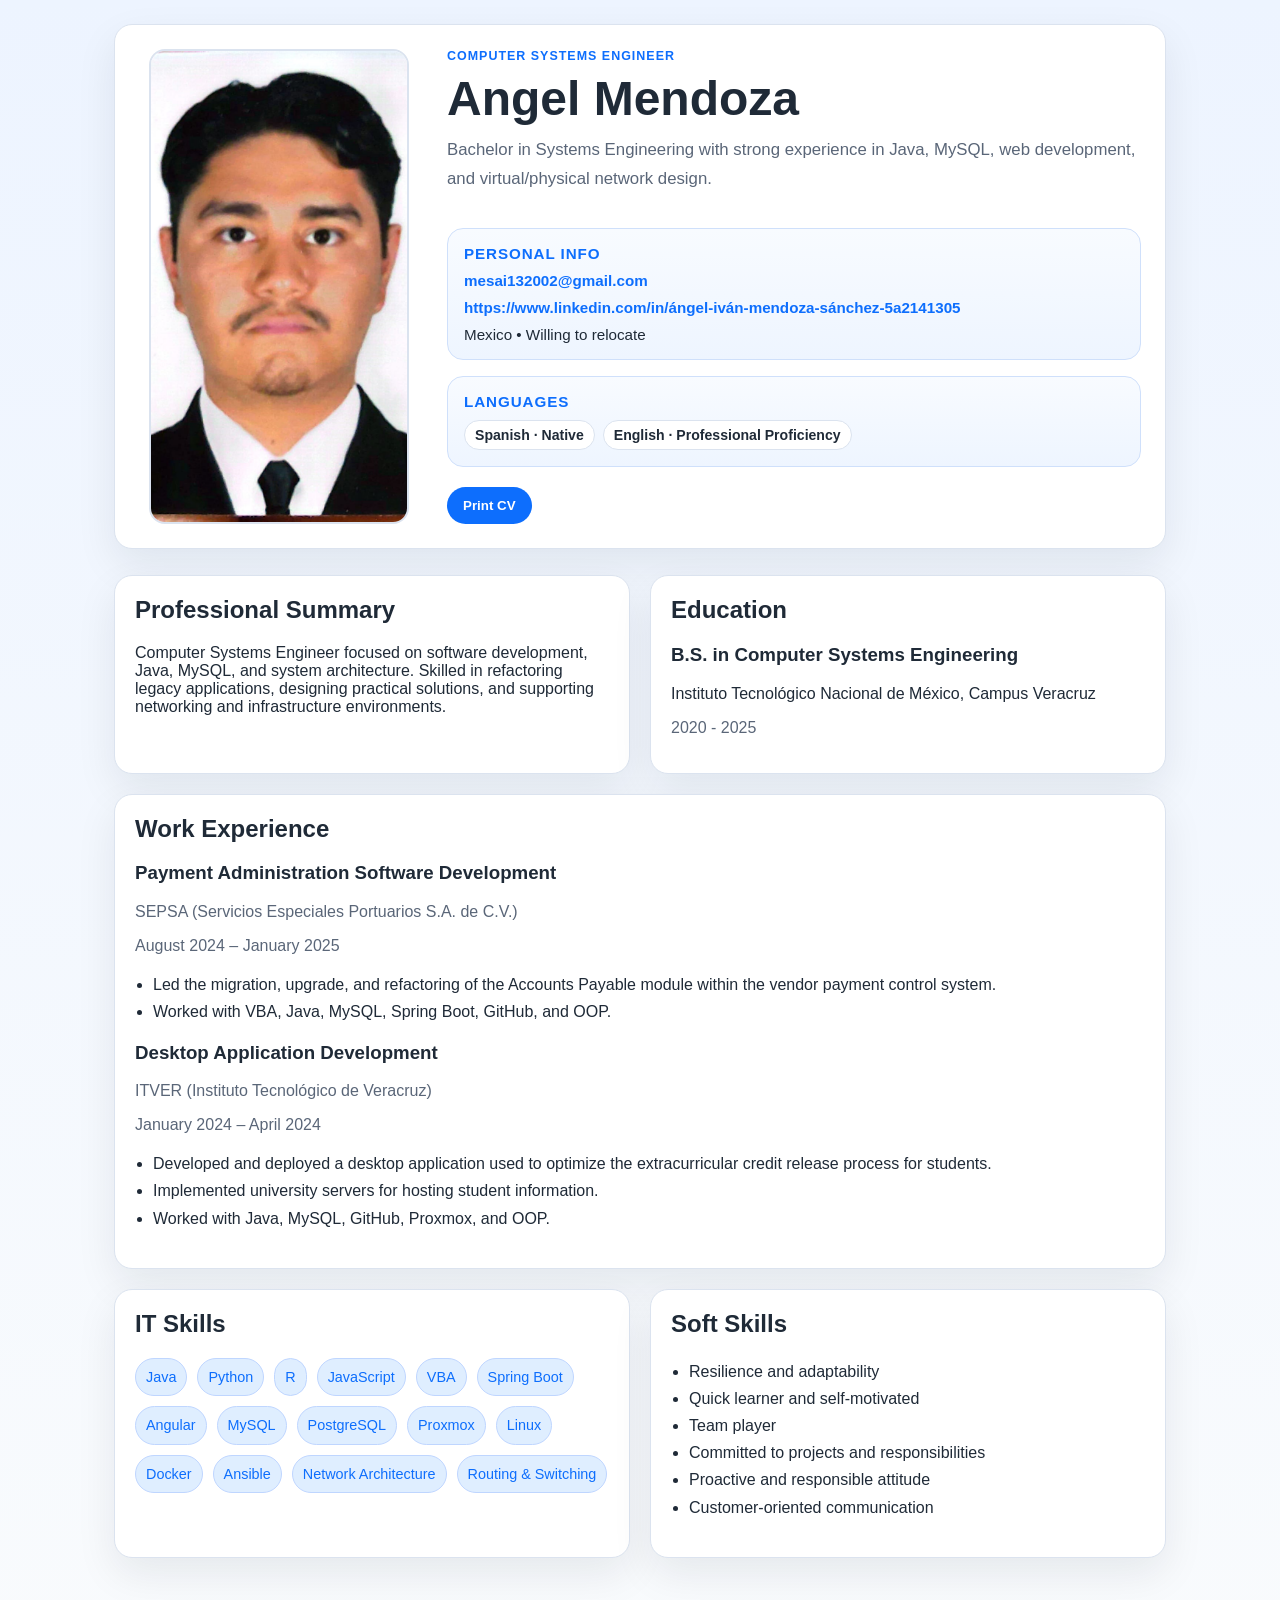
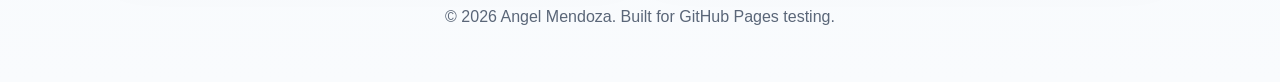
==== index.html @ 53aa6c48 "First push" ====
<!DOCTYPE html>
<html lang="en">
  <head>
    <meta charset="UTF-8" />
    <meta name="viewport" content="width=device-width, initial-scale=1.0" />
    <meta
      name="description"
      content="Angel Mendoza CV - Computer Systems Engineer"
    />
    <title>Angel Mendoza | CV</title>
    <link rel="stylesheet" href="styles.css" />
  </head>
  <body>
    <div class="page-shell">
      <header class="hero-card">
        <div class="hero-image-wrap">
          <img
            src="assets/FotoPerfil1.jpeg"
            alt="Angel Mendoza profile portrait"
            class="hero-image"
          />
        </div>

        <div class="hero-content">
          <p class="eyebrow">Computer Systems Engineer</p>
          <h1>Angel Mendoza</h1>
          <p class="lead">
            Bachelor in Systems Engineering with strong experience in Java,
            MySQL, web development, and virtual/physical network design.
          </p>

          <div class="hero-details-grid">
            <div class="contact-card">
              <h3>Personal Info</h3>
              <div class="contact-list">
                <a href="mailto:mesai132002@gmail.com">mesai132002@gmail.com</a>
                <a href="https://www.linkedin.com/in/ángel-iván-mendoza-sánchez-5a2141305" target="_blank" rel="noreferrer">
                  https://www.linkedin.com/in/ángel-iván-mendoza-sánchez-5a2141305
                </a>
                <span>Mexico • Willing to relocate</span>
              </div>
            </div>

            <div class="language-card">
              <h3>Languages</h3>
              <div class="language-tags">
                <span>Spanish · Native</span>
                <span>English · Professional Proficiency</span>
              </div>
            </div>
          </div>

          <div class="actions">
            <button id="printButton" type="button">Print CV</button>
          </div>
        </div>
      </header>

      <main class="grid-layout">
        <section class="panel">
          <h2>Professional Summary</h2>
          <p>
            Computer Systems Engineer focused on software development, Java,
            MySQL, and system architecture. Skilled in refactoring legacy
            applications, designing practical solutions, and supporting
            networking and infrastructure environments.
          </p>
        </section>

        <section class="panel">
          <h2>Education</h2>
          <div class="item">
            <h3>B.S. in Computer Systems Engineering</h3>
            <p>Instituto Tecnológico Nacional de México, Campus Veracruz</p>
            <p class="meta">2020 - 2025</p>
          </div>
        </section>

        <section class="panel wide">
          <h2>Work Experience</h2>

          <article class="item">
            <h3>Payment Administration Software Development</h3>
            <p class="company">SEPSA (Servicios Especiales Portuarios S.A. de C.V.)</p>
            <p class="meta">August 2024 – January 2025</p>
            <ul>
              <li>
                Led the migration, upgrade, and refactoring of the Accounts
                Payable module within the vendor payment control system.
              </li>
              <li>Worked with VBA, Java, MySQL, Spring Boot, GitHub, and OOP.</li>
            </ul>
          </article>

          <article class="item">
            <h3>Desktop Application Development</h3>
            <p class="company">ITVER (Instituto Tecnológico de Veracruz)</p>
            <p class="meta">January 2024 – April 2024</p>
            <ul>
              <li>
                Developed and deployed a desktop application used to optimize
                the extracurricular credit release process for students.
              </li>
              <li>Implemented university servers for hosting student information.</li>
              <li>Worked with Java, MySQL, GitHub, Proxmox, and OOP.</li>
            </ul>
          </article>
        </section>

        <section class="panel">
          <h2>IT Skills</h2>
          <ul class="chips-list">
            <li>Java</li>
            <li>Python</li>
            <li>R</li>
            <li>JavaScript</li>
            <li>VBA</li>
            <li>Spring Boot</li>
            <li>Angular</li>
            <li>MySQL</li>
            <li>PostgreSQL</li>
            <li>Proxmox</li>
            <li>Linux</li>
            <li>Docker</li>
            <li>Ansible</li>
            <li>Network Architecture</li>
            <li>Routing & Switching</li>
          </ul>
        </section>

        <section class="panel">
          <h2>Soft Skills</h2>
          <ul>
            <li>Resilience and adaptability</li>
            <li>Quick learner and self-motivated</li>
            <li>Team player</li>
            <li>Committed to projects and responsibilities</li>
            <li>Proactive and responsible attitude</li>
            <li>Customer-oriented communication</li>
          </ul>
        </section>
      </main>
    </div>

    <footer class="site-footer">
      <p>© <span id="year"></span> Angel Mendoza. Built for GitHub Pages testing.</p>
    </footer>

    <script src="script.js"></script>
  </body>
</html>
---- styles.css ----
:root {
  --bg: #f4f7fb;
  --surface: #ffffff;
  --text: #1f2a37;
  --muted: #5a6678;
  --accent: #0d6efd;
  --accent-soft: #dfeeff;
  --border: #dbe3ef;
  --shadow: 0 16px 40px rgba(15, 23, 42, 0.08);
}

* {
  box-sizing: border-box;
}

body {
  margin: 0;
  font-family: Arial, Helvetica, sans-serif;
  background: linear-gradient(180deg, #edf4ff, #f9fbfd);
  color: var(--text);
}

.page-shell {
  max-width: 1100px;
  margin: 0 auto;
  padding: 24px;
}

.hero-card,
.panel {
  background: var(--surface);
  border: 1px solid var(--border);
  border-radius: 18px;
  box-shadow: var(--shadow);
}

.hero-card {
  display: grid;
  grid-template-columns: 280px 1fr;
  gap: 28px;
  padding: 24px;
  align-items: stretch;
}

.hero-content {
  display: flex;
  flex-direction: column;
  justify-content: center;
}

.hero-image-wrap {
  display: flex;
  justify-content: center;
}

.hero-image {
  width: 100%;
  max-width: 260px;
  height: auto;
  object-fit: cover;
  border-radius: 16px;
  border: 2px solid var(--border);
}

.eyebrow {
  margin: 0 0 8px;
  color: var(--accent);
  text-transform: uppercase;
  letter-spacing: 0.08em;
  font-size: 0.78rem;
  font-weight: 700;
}

h1,
h2,
h3,
p {
  margin-top: 0;
}

h1 {
  margin-bottom: 10px;
  font-size: clamp(2rem, 4vw, 3rem);
}

.lead {
  color: var(--muted);
  font-size: 1.05rem;
  line-height: 1.7;
}

.hero-details-grid {
  display: grid;
  grid-template-columns: 1fr;
  gap: 16px;
  margin-top: 18px;
}

.contact-card,
.language-card {
  background: linear-gradient(180deg, #f8fbff, #eef5ff);
  border: 1px solid #cfe0fb;
  border-radius: 16px;
  padding: 16px;
}

.contact-card h3,
.language-card h3 {
  margin-bottom: 10px;
  font-size: 0.95rem;
  color: var(--accent);
  text-transform: uppercase;
  letter-spacing: 0.06em;
}

.contact-list {
  display: grid;
  gap: 10px;
}

.contact-list a,
.contact-list span {
  color: var(--text);
  font-size: 0.95rem;
}

.contact-list a {
  text-decoration: none;
  color: var(--accent);
  font-weight: 700;
}

.language-tags {
  display: flex;
  flex-wrap: wrap;
  gap: 8px;
}

.language-tags span {
  background: white;
  border: 1px solid var(--border);
  border-radius: 999px;
  padding: 6px 10px;
  font-size: 0.88rem;
  font-weight: 700;
  color: var(--text);
}

.actions {
  margin-top: 20px;
}

button {
  border: none;
  border-radius: 999px;
  background: var(--accent);
  color: white;
  padding: 11px 16px;
  font-weight: 700;
  cursor: pointer;
}

button:hover {
  opacity: 0.92;
}

.grid-layout {
  display: grid;
  grid-template-columns: repeat(2, minmax(0, 1fr));
  gap: 20px;
  margin-top: 26px;
}

.panel {
  padding: 20px;
}

.panel.wide {
  grid-column: 1 / -1;
}

.item + .item {
  margin-top: 16px;
}

.company,
.meta {
  color: var(--muted);
}

ul {
  padding-left: 18px;
  line-height: 1.7;
}

.chips-list {
  list-style: none;
  padding: 0;
  display: flex;
  flex-wrap: wrap;
  gap: 10px;
}

.chips-list li {
  background: var(--accent-soft);
  color: var(--accent);
  border: 1px solid #bfd6ff;
  padding: 6px 10px;
  border-radius: 999px;
  font-size: 0.9rem;
}

.site-footer {
  text-align: center;
  padding: 26px 12px 40px;
  color: var(--muted);
}

@media (max-width: 820px) {
  .hero-card,
  .grid-layout {
    grid-template-columns: 1fr;
  }

  .hero-card {
    text-align: center;
  }

  .contact-list {
    justify-content: center;
  }

  .language-tags {
    justify-content: center;
  }
}

@media print {
  body {
    background: white;
  }

  .hero-card,
  .panel {
    box-shadow: none;
  }

  .actions {
    display: none;
  }
}
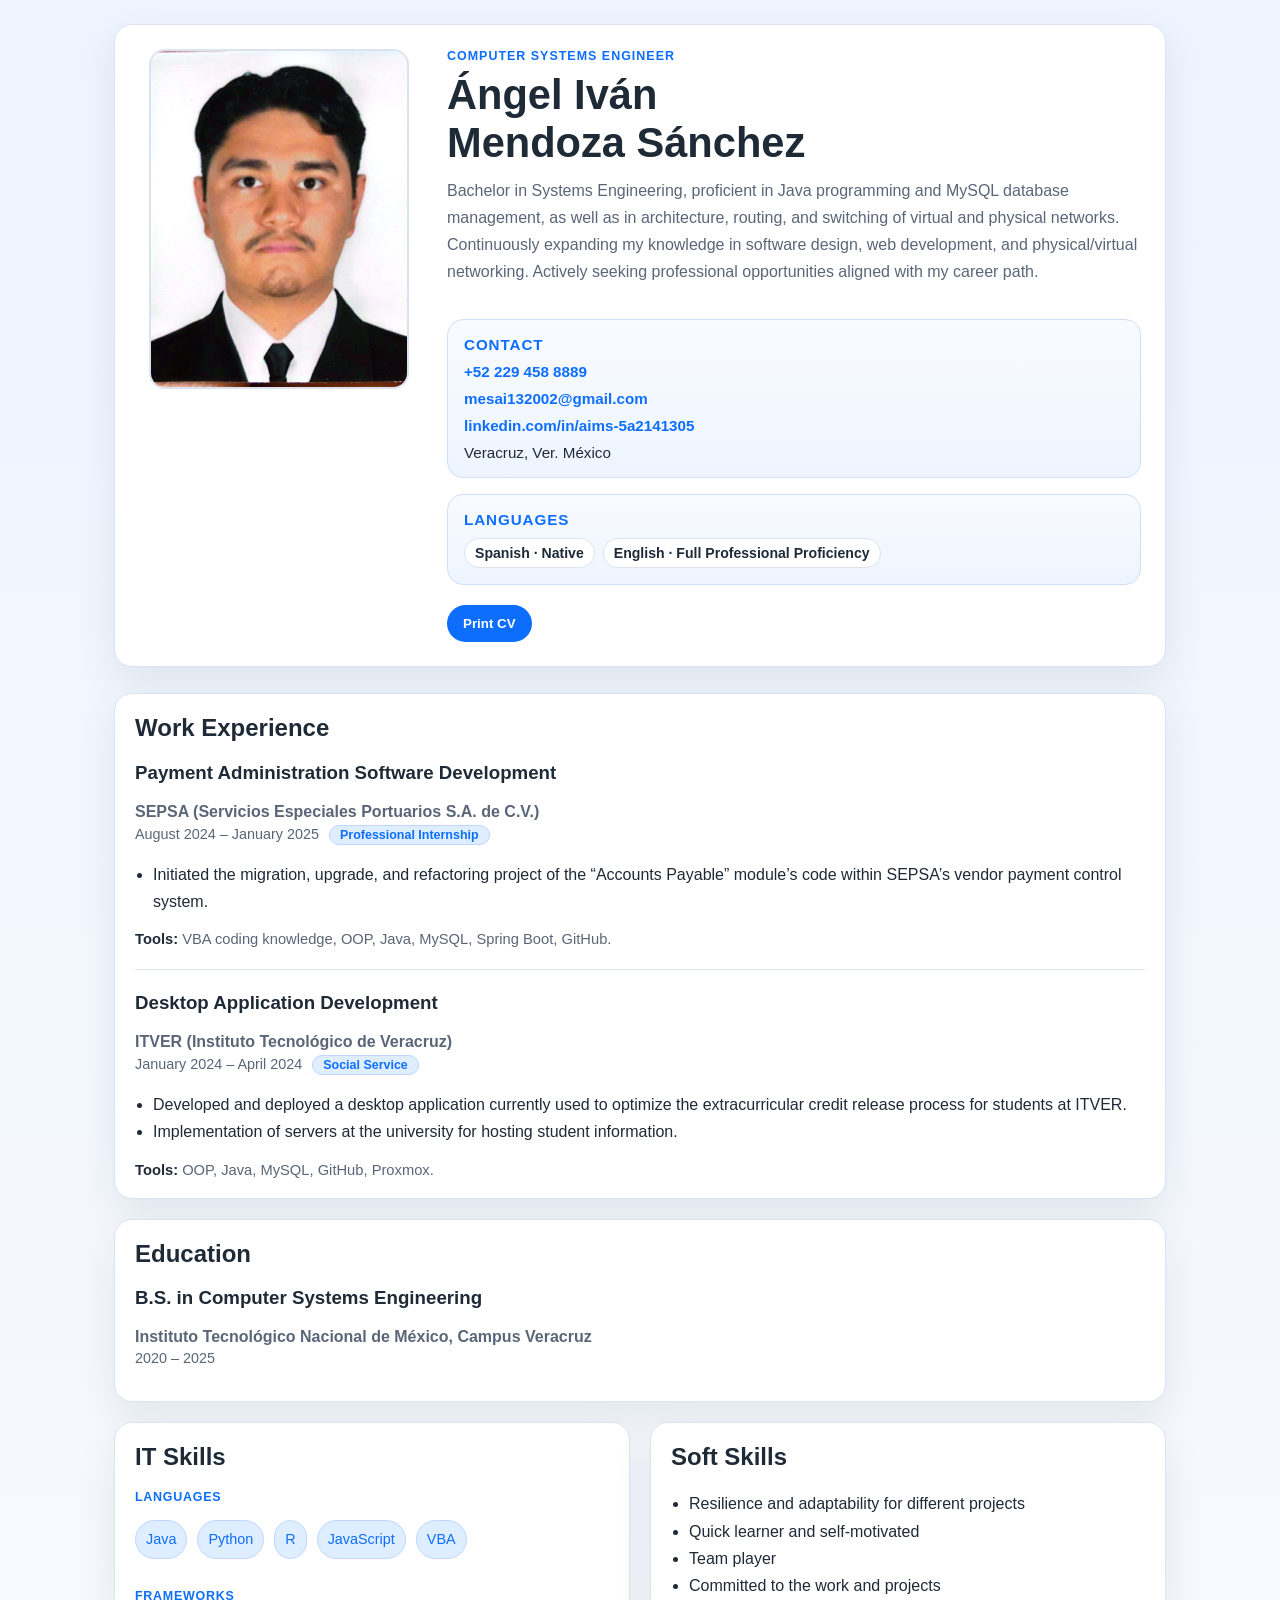
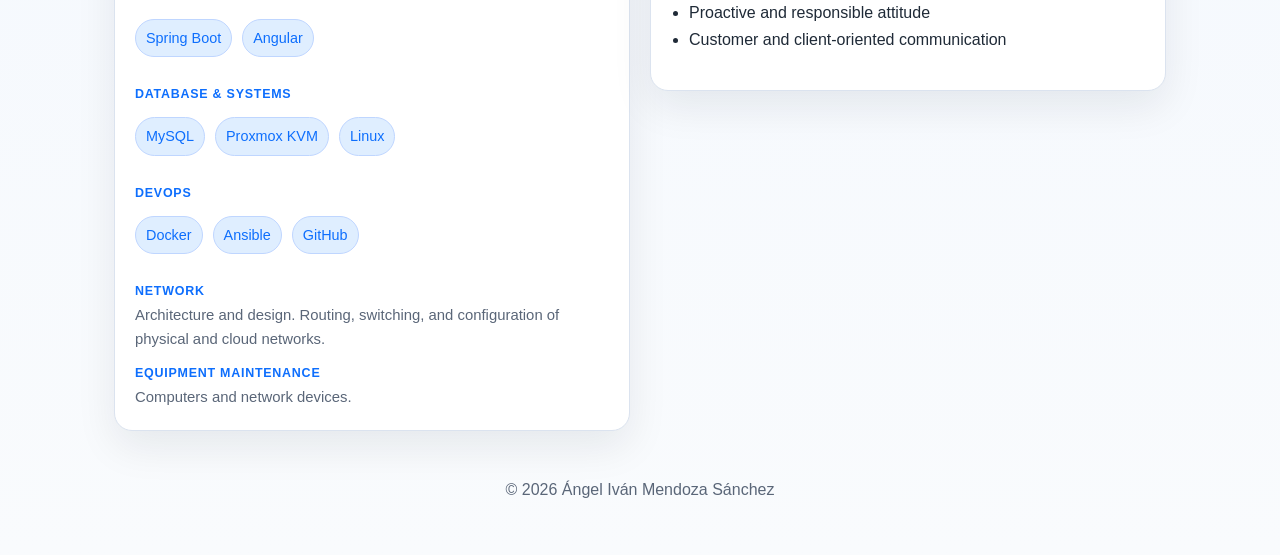
==== commit 9ca7beb7: "Update CV content from latest Canva resume Sync index.html with the "AIMS 25-ENGLISH RESUME" Canva d" ====
--- a/index.html
+++ b/index.html
@@ -5,9 +5,9 @@
     <meta name="viewport" content="width=device-width, initial-scale=1.0" />
     <meta
       name="description"
-      content="Angel Mendoza CV - Computer Systems Engineer"
+      content="Ángel Iván Mendoza Sánchez - Computer Systems Engineer. Java, MySQL, Spring Boot, and network architecture."
     />
-    <title>Angel Mendoza | CV</title>
+    <title>Ángel Mendoza | Computer Systems Engineer</title>
     <link rel="stylesheet" href="styles.css" />
   </head>
   <body>
@@ -16,28 +16,37 @@
         <div class="hero-image-wrap">
           <img
             src="assets/FotoPerfil1.jpeg"
-            alt="Angel Mendoza profile portrait"
+            alt="Ángel Iván Mendoza Sánchez profile portrait"
             class="hero-image"
           />
         </div>
 
         <div class="hero-content">
           <p class="eyebrow">Computer Systems Engineer</p>
-          <h1>Angel Mendoza</h1>
+          <h1>Ángel Iván<br />Mendoza Sánchez</h1>
           <p class="lead">
-            Bachelor in Systems Engineering with strong experience in Java,
-            MySQL, web development, and virtual/physical network design.
+            Bachelor in Systems Engineering, proficient in Java programming and
+            MySQL database management, as well as in architecture, routing, and
+            switching of virtual and physical networks. Continuously expanding
+            my knowledge in software design, web development, and
+            physical/virtual networking. Actively seeking professional
+            opportunities aligned with my career path.
           </p>
 
           <div class="hero-details-grid">
             <div class="contact-card">
-              <h3>Personal Info</h3>
+              <h3>Contact</h3>
               <div class="contact-list">
+                <a href="tel:+522294588889">+52 229 458 8889</a>
                 <a href="mailto:mesai132002@gmail.com">mesai132002@gmail.com</a>
-                <a href="https://www.linkedin.com/in/ángel-iván-mendoza-sánchez-5a2141305" target="_blank" rel="noreferrer">
-                  https://www.linkedin.com/in/ángel-iván-mendoza-sánchez-5a2141305
+                <a
+                  href="https://www.linkedin.com/in/aims-5a2141305"
+                  target="_blank"
+                  rel="noreferrer"
+                >
+                  linkedin.com/in/aims-5a2141305
                 </a>
-                <span>Mexico • Willing to relocate</span>
+                <span>Veracruz, Ver. México</span>
               </div>
             </div>
 
@@ -45,7 +54,7 @@
               <h3>Languages</h3>
               <div class="language-tags">
                 <span>Spanish · Native</span>
-                <span>English · Professional Proficiency</span>
+                <span>English · Full Professional Proficiency</span>
               </div>
             </div>
           </div>
@@ -57,93 +66,147 @@
       </header>
 
       <main class="grid-layout">
-        <section class="panel">
-          <h2>Professional Summary</h2>
-          <p>
-            Computer Systems Engineer focused on software development, Java,
-            MySQL, and system architecture. Skilled in refactoring legacy
-            applications, designing practical solutions, and supporting
-            networking and infrastructure environments.
-          </p>
-        </section>
-
-        <section class="panel">
+        <section class="panel wide">
+          <h2>Work Experience</h2>
+
+          <article class="item">
+            <h3>Payment Administration Software Development</h3>
+            <p class="company">
+              SEPSA (Servicios Especiales Portuarios S.A. de C.V.)
+            </p>
+            <p class="meta">
+              August 2024 – January 2025 <span class="tag">Professional Internship</span>
+            </p>
+            <ul>
+              <li>
+                Initiated the migration, upgrade, and refactoring project of the
+                “Accounts Payable” module’s code within SEPSA’s vendor payment
+                control system.
+              </li>
+            </ul>
+            <p class="tools">
+              <strong>Tools:</strong> VBA coding knowledge, OOP, Java, MySQL,
+              Spring Boot, GitHub.
+            </p>
+          </article>
+
+          <article class="item">
+            <h3>Desktop Application Development</h3>
+            <p class="company">ITVER (Instituto Tecnológico de Veracruz)</p>
+            <p class="meta">
+              January 2024 – April 2024 <span class="tag">Social Service</span>
+            </p>
+            <ul>
+              <li>
+                Developed and deployed a desktop application currently used to
+                optimize the extracurricular credit release process for students
+                at ITVER.
+              </li>
+              <li>
+                Implementation of servers at the university for hosting student
+                information.
+              </li>
+            </ul>
+            <p class="tools">
+              <strong>Tools:</strong> OOP, Java, MySQL, GitHub, Proxmox.
+            </p>
+          </article>
+        </section>
+
+        <section class="panel wide">
           <h2>Education</h2>
           <div class="item">
             <h3>B.S. in Computer Systems Engineering</h3>
-            <p>Instituto Tecnológico Nacional de México, Campus Veracruz</p>
-            <p class="meta">2020 - 2025</p>
+            <p class="company">
+              Instituto Tecnológico Nacional de México, Campus Veracruz
+            </p>
+            <p class="meta">2020 – 2025</p>
           </div>
-        </section>
-
-        <section class="panel wide">
-          <h2>Work Experience</h2>
-
-          <article class="item">
-            <h3>Payment Administration Software Development</h3>
-            <p class="company">SEPSA (Servicios Especiales Portuarios S.A. de C.V.)</p>
-            <p class="meta">August 2024 – January 2025</p>
-            <ul>
-              <li>
-                Led the migration, upgrade, and refactoring of the Accounts
-                Payable module within the vendor payment control system.
-              </li>
-              <li>Worked with VBA, Java, MySQL, Spring Boot, GitHub, and OOP.</li>
-            </ul>
-          </article>
-
-          <article class="item">
-            <h3>Desktop Application Development</h3>
-            <p class="company">ITVER (Instituto Tecnológico de Veracruz)</p>
-            <p class="meta">January 2024 – April 2024</p>
-            <ul>
-              <li>
-                Developed and deployed a desktop application used to optimize
-                the extracurricular credit release process for students.
-              </li>
-              <li>Implemented university servers for hosting student information.</li>
-              <li>Worked with Java, MySQL, GitHub, Proxmox, and OOP.</li>
-            </ul>
-          </article>
         </section>
 
         <section class="panel">
           <h2>IT Skills</h2>
-          <ul class="chips-list">
-            <li>Java</li>
-            <li>Python</li>
-            <li>R</li>
-            <li>JavaScript</li>
-            <li>VBA</li>
-            <li>Spring Boot</li>
-            <li>Angular</li>
-            <li>MySQL</li>
-            <li>PostgreSQL</li>
-            <li>Proxmox</li>
-            <li>Linux</li>
-            <li>Docker</li>
-            <li>Ansible</li>
-            <li>Network Architecture</li>
-            <li>Routing & Switching</li>
-          </ul>
+          <dl class="skill-groups">
+            <div class="skill-group">
+              <dt>Languages</dt>
+              <dd>
+                <ul class="chips-list">
+                  <li>Java</li>
+                  <li>Python</li>
+                  <li>R</li>
+                  <li>JavaScript</li>
+                  <li>VBA</li>
+                </ul>
+              </dd>
+            </div>
+
+            <div class="skill-group">
+              <dt>Frameworks</dt>
+              <dd>
+                <ul class="chips-list">
+                  <li>Spring Boot</li>
+                  <li>Angular</li>
+                </ul>
+              </dd>
+            </div>
+
+            <div class="skill-group">
+              <dt>Database &amp; Systems</dt>
+              <dd>
+                <ul class="chips-list">
+                  <li>MySQL</li>
+                  <li>Proxmox KVM</li>
+                  <li>Linux</li>
+                </ul>
+              </dd>
+            </div>
+
+            <div class="skill-group">
+              <dt>DevOps</dt>
+              <dd>
+                <ul class="chips-list">
+                  <li>Docker</li>
+                  <li>Ansible</li>
+                  <li>GitHub</li>
+                </ul>
+              </dd>
+            </div>
+
+            <div class="skill-group">
+              <dt>Network</dt>
+              <dd>
+                <p>
+                  Architecture and design. Routing, switching, and configuration
+                  of physical and cloud networks.
+                </p>
+              </dd>
+            </div>
+
+            <div class="skill-group">
+              <dt>Equipment Maintenance</dt>
+              <dd>
+                <p>Computers and network devices.</p>
+              </dd>
+            </div>
+          </dl>
         </section>
 
         <section class="panel">
           <h2>Soft Skills</h2>
           <ul>
-            <li>Resilience and adaptability</li>
+            <li>Resilience and adaptability for different projects</li>
             <li>Quick learner and self-motivated</li>
             <li>Team player</li>
-            <li>Committed to projects and responsibilities</li>
+            <li>Committed to the work and projects</li>
             <li>Proactive and responsible attitude</li>
-            <li>Customer-oriented communication</li>
+            <li>Customer and client-oriented communication</li>
           </ul>
         </section>
       </main>
     </div>
 
     <footer class="site-footer">
-      <p>© <span id="year"></span> Angel Mendoza. Built for GitHub Pages testing.</p>
+      <p>© <span id="year"></span> Ángel Iván Mendoza Sánchez</p>
     </footer>
 
     <script src="script.js"></script>
--- a/styles.css
+++ b/styles.css
@@ -56,8 +56,9 @@
 .hero-image {
   width: 100%;
   max-width: 260px;
-  height: auto;
+  max-height: 340px;
   object-fit: cover;
+  object-position: center 25%;
   border-radius: 16px;
   border: 2px solid var(--border);
 }
@@ -80,12 +81,13 @@
 
 h1 {
   margin-bottom: 10px;
-  font-size: clamp(2rem, 4vw, 3rem);
+  font-size: clamp(1.8rem, 3.4vw, 2.6rem);
+  line-height: 1.15;
 }
 
 .lead {
   color: var(--muted);
-  font-size: 1.05rem;
+  font-size: 1rem;
   line-height: 1.7;
 }
 
@@ -169,6 +171,7 @@
   grid-template-columns: repeat(2, minmax(0, 1fr));
   gap: 20px;
   margin-top: 26px;
+  align-items: start;
 }
 
 .panel {
@@ -180,12 +183,71 @@
 }
 
 .item + .item {
-  margin-top: 16px;
+  margin-top: 22px;
+  padding-top: 22px;
+  border-top: 1px solid var(--border);
 }
 
 .company,
 .meta {
   color: var(--muted);
+}
+
+.company {
+  margin-bottom: 4px;
+  font-weight: 700;
+}
+
+.meta {
+  font-size: 0.9rem;
+}
+
+.tag {
+  display: inline-block;
+  margin-left: 6px;
+  background: var(--accent-soft);
+  color: var(--accent);
+  border: 1px solid #bfd6ff;
+  border-radius: 999px;
+  padding: 2px 10px;
+  font-size: 0.78rem;
+  font-weight: 700;
+}
+
+.tools {
+  margin-bottom: 0;
+  color: var(--muted);
+  font-size: 0.92rem;
+}
+
+.tools strong {
+  color: var(--text);
+}
+
+.skill-groups {
+  margin: 0;
+  display: grid;
+  gap: 14px;
+}
+
+.skill-group dt {
+  font-size: 0.78rem;
+  font-weight: 700;
+  text-transform: uppercase;
+  letter-spacing: 0.06em;
+  color: var(--accent);
+  margin-bottom: 6px;
+}
+
+.skill-group dd {
+  margin: 0;
+}
+
+.skill-group dd p {
+  margin: 0;
+  color: var(--muted);
+  font-size: 0.93rem;
+  line-height: 1.6;
 }
 
 ul {
@@ -243,9 +305,17 @@
   .hero-card,
   .panel {
     box-shadow: none;
-  }
-
-  .actions {
+    break-inside: avoid;
+    page-break-inside: avoid;
+  }
+
+  .item {
+    break-inside: avoid;
+    page-break-inside: avoid;
+  }
+
+  .actions,
+  .site-footer {
     display: none;
   }
 }
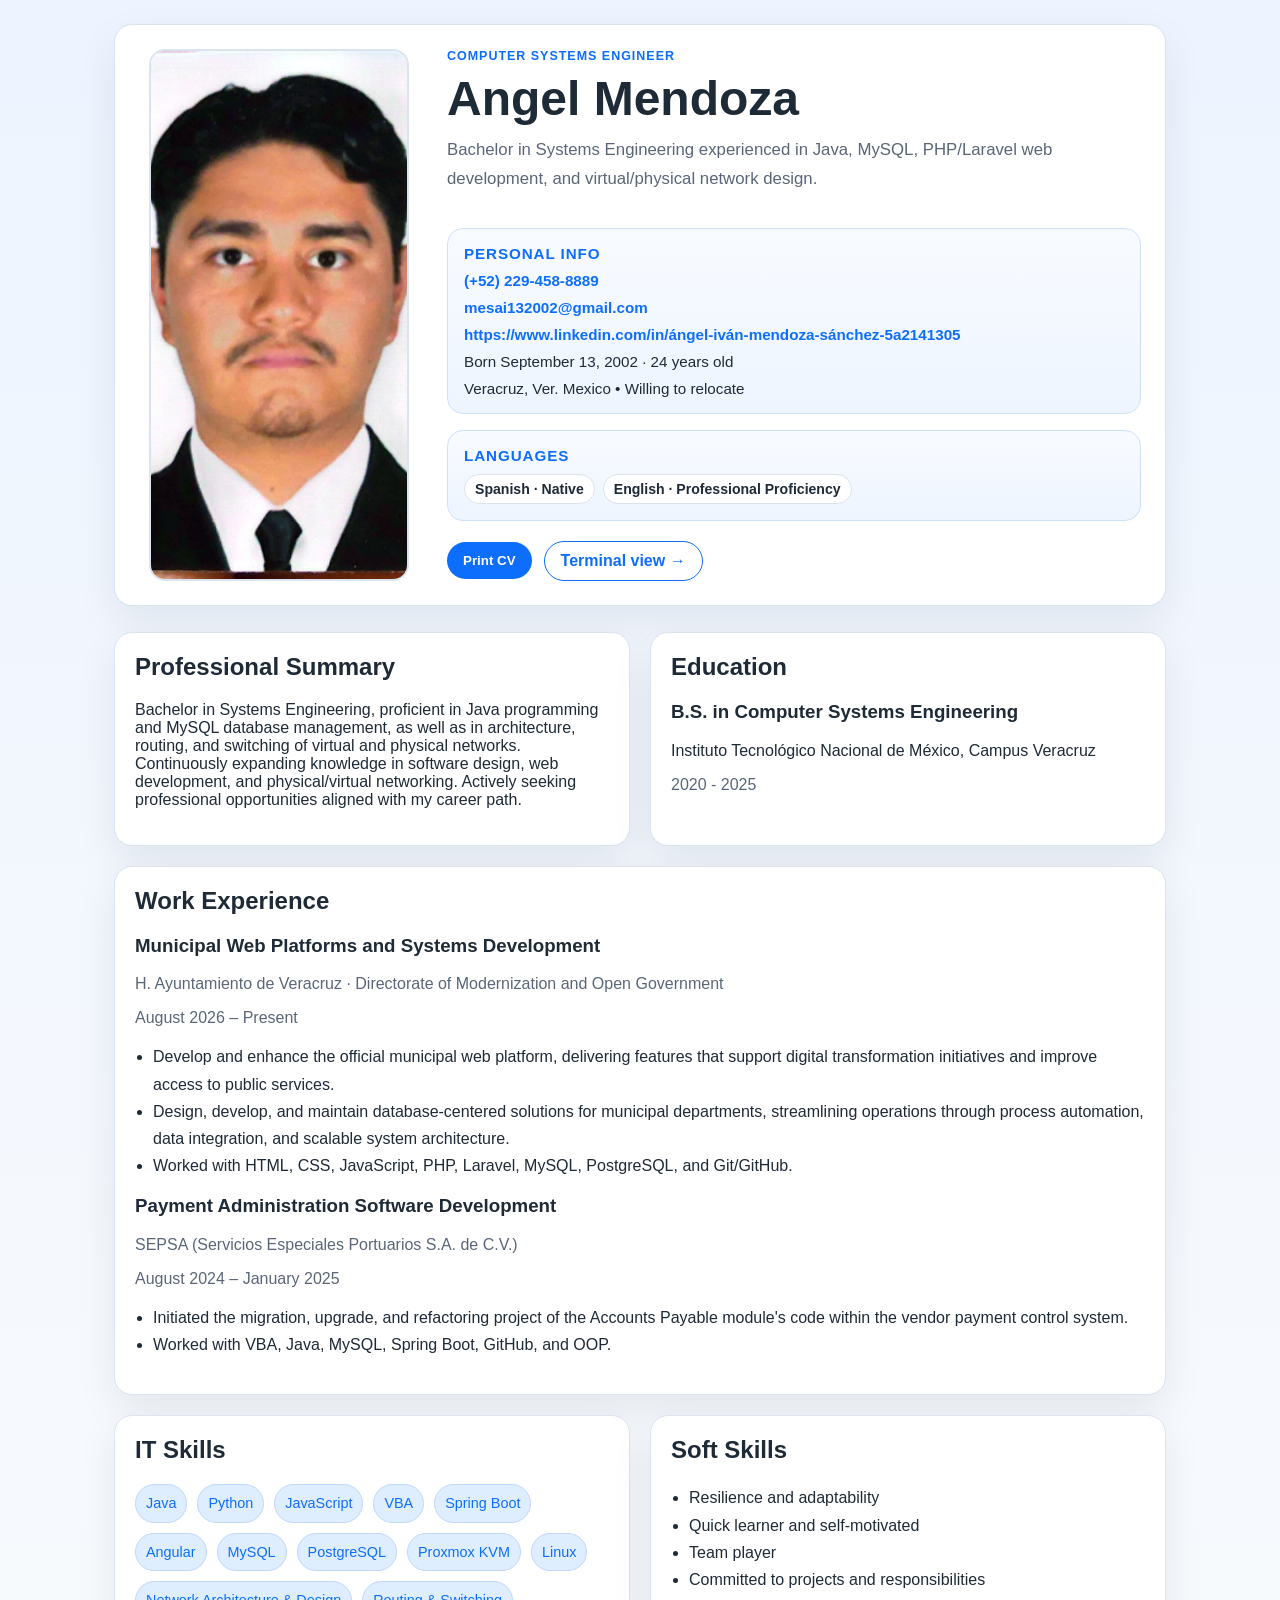
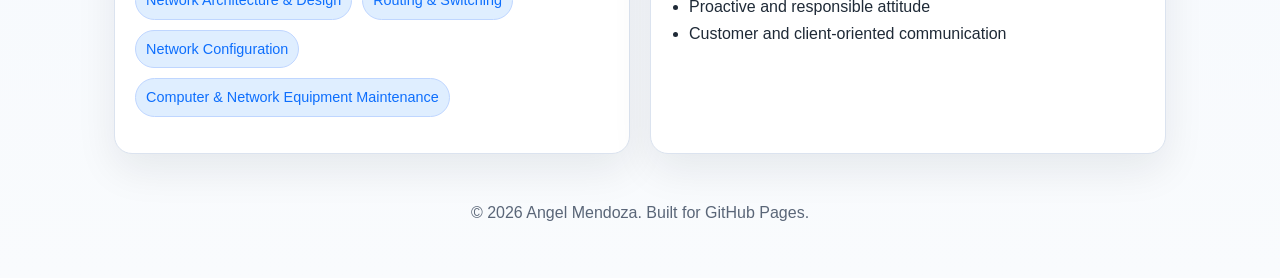
==== commit 309e7242: "The CV was updated" ====
--- a/index.html
+++ b/index.html
@@ -5,9 +5,9 @@
     <meta name="viewport" content="width=device-width, initial-scale=1.0" />
     <meta
       name="description"
-      content="Ángel Iván Mendoza Sánchez - Computer Systems Engineer. Java, MySQL, Spring Boot, and network architecture."
+      content="Angel Mendoza CV - Computer Systems Engineer"
     />
-    <title>Ángel Mendoza | Computer Systems Engineer</title>
+    <title>Angel Mendoza | CV</title>
     <link rel="stylesheet" href="styles.css" />
   </head>
   <body>
@@ -16,37 +16,30 @@
         <div class="hero-image-wrap">
           <img
             src="assets/FotoPerfil1.jpeg"
-            alt="Ángel Iván Mendoza Sánchez profile portrait"
+            alt="Angel Mendoza profile portrait"
             class="hero-image"
           />
         </div>
 
         <div class="hero-content">
           <p class="eyebrow">Computer Systems Engineer</p>
-          <h1>Ángel Iván<br />Mendoza Sánchez</h1>
+          <h1>Angel Mendoza</h1>
           <p class="lead">
-            Bachelor in Systems Engineering, proficient in Java programming and
-            MySQL database management, as well as in architecture, routing, and
-            switching of virtual and physical networks. Continuously expanding
-            my knowledge in software design, web development, and
-            physical/virtual networking. Actively seeking professional
-            opportunities aligned with my career path.
+            Bachelor in Systems Engineering experienced in Java, MySQL,
+            PHP/Laravel web development, and virtual/physical network design.
           </p>
 
           <div class="hero-details-grid">
             <div class="contact-card">
-              <h3>Contact</h3>
+              <h3>Personal Info</h3>
               <div class="contact-list">
-                <a href="tel:+522294588889">+52 229 458 8889</a>
+                <a href="tel:+522294588889">(+52) 229-458-8889</a>
                 <a href="mailto:mesai132002@gmail.com">mesai132002@gmail.com</a>
-                <a
-                  href="https://www.linkedin.com/in/aims-5a2141305"
-                  target="_blank"
-                  rel="noreferrer"
-                >
-                  linkedin.com/in/aims-5a2141305
+                <a href="https://www.linkedin.com/in/ángel-iván-mendoza-sánchez-5a2141305" target="_blank" rel="noreferrer">
+                  https://www.linkedin.com/in/ángel-iván-mendoza-sánchez-5a2141305
                 </a>
-                <span>Veracruz, Ver. México</span>
+                <span>Born September 13, 2002 · <span data-age>24</span> years old</span>
+                <span>Veracruz, Ver. Mexico • Willing to relocate</span>
               </div>
             </div>
 
@@ -54,150 +47,104 @@
               <h3>Languages</h3>
               <div class="language-tags">
                 <span>Spanish · Native</span>
-                <span>English · Full Professional Proficiency</span>
+                <span>English · Professional Proficiency</span>
               </div>
             </div>
           </div>
 
           <div class="actions">
             <button id="printButton" type="button">Print CV</button>
+            <a href="terminal.html" class="alt-view-link">Terminal view &rarr;</a>
           </div>
         </div>
       </header>
 
       <main class="grid-layout">
+        <section class="panel">
+          <h2>Professional Summary</h2>
+          <p>
+            Bachelor in Systems Engineering, proficient in Java programming and
+            MySQL database management, as well as in architecture, routing, and
+            switching of virtual and physical networks. Continuously expanding
+            knowledge in software design, web development, and physical/virtual
+            networking. Actively seeking professional opportunities aligned
+            with my career path.
+          </p>
+        </section>
+
+        <section class="panel">
+          <h2>Education</h2>
+          <div class="item">
+            <h3>B.S. in Computer Systems Engineering</h3>
+            <p>Instituto Tecnológico Nacional de México, Campus Veracruz</p>
+            <p class="meta">2020 - 2025</p>
+          </div>
+        </section>
+
         <section class="panel wide">
           <h2>Work Experience</h2>
 
           <article class="item">
+            <h3>Municipal Web Platforms and Systems Development</h3>
+            <p class="company">H. Ayuntamiento de Veracruz · Directorate of Modernization and Open Government</p>
+            <p class="meta">August 2026 – Present</p>
+            <ul>
+              <li>
+                Develop and enhance the official municipal web platform,
+                delivering features that support digital transformation
+                initiatives and improve access to public services.
+              </li>
+              <li>
+                Design, develop, and maintain database-centered solutions for
+                municipal departments, streamlining operations through process
+                automation, data integration, and scalable system architecture.
+              </li>
+              <li>Worked with HTML, CSS, JavaScript, PHP, Laravel, MySQL, PostgreSQL, and Git/GitHub.</li>
+            </ul>
+          </article>
+
+          <article class="item">
             <h3>Payment Administration Software Development</h3>
-            <p class="company">
-              SEPSA (Servicios Especiales Portuarios S.A. de C.V.)
-            </p>
-            <p class="meta">
-              August 2024 – January 2025 <span class="tag">Professional Internship</span>
-            </p>
+            <p class="company">SEPSA (Servicios Especiales Portuarios S.A. de C.V.)</p>
+            <p class="meta">August 2024 – January 2025</p>
             <ul>
               <li>
                 Initiated the migration, upgrade, and refactoring project of the
-                “Accounts Payable” module’s code within SEPSA’s vendor payment
-                control system.
+                Accounts Payable module's code within the vendor payment control
+                system.
               </li>
+              <li>Worked with VBA, Java, MySQL, Spring Boot, GitHub, and OOP.</li>
             </ul>
-            <p class="tools">
-              <strong>Tools:</strong> VBA coding knowledge, OOP, Java, MySQL,
-              Spring Boot, GitHub.
-            </p>
           </article>
-
-          <article class="item">
-            <h3>Desktop Application Development</h3>
-            <p class="company">ITVER (Instituto Tecnológico de Veracruz)</p>
-            <p class="meta">
-              January 2024 – April 2024 <span class="tag">Social Service</span>
-            </p>
-            <ul>
-              <li>
-                Developed and deployed a desktop application currently used to
-                optimize the extracurricular credit release process for students
-                at ITVER.
-              </li>
-              <li>
-                Implementation of servers at the university for hosting student
-                information.
-              </li>
-            </ul>
-            <p class="tools">
-              <strong>Tools:</strong> OOP, Java, MySQL, GitHub, Proxmox.
-            </p>
-          </article>
-        </section>
-
-        <section class="panel wide">
-          <h2>Education</h2>
-          <div class="item">
-            <h3>B.S. in Computer Systems Engineering</h3>
-            <p class="company">
-              Instituto Tecnológico Nacional de México, Campus Veracruz
-            </p>
-            <p class="meta">2020 – 2025</p>
-          </div>
         </section>
 
         <section class="panel">
           <h2>IT Skills</h2>
-          <dl class="skill-groups">
-            <div class="skill-group">
-              <dt>Languages</dt>
-              <dd>
-                <ul class="chips-list">
-                  <li>Java</li>
-                  <li>Python</li>
-                  <li>R</li>
-                  <li>JavaScript</li>
-                  <li>VBA</li>
-                </ul>
-              </dd>
-            </div>
-
-            <div class="skill-group">
-              <dt>Frameworks</dt>
-              <dd>
-                <ul class="chips-list">
-                  <li>Spring Boot</li>
-                  <li>Angular</li>
-                </ul>
-              </dd>
-            </div>
-
-            <div class="skill-group">
-              <dt>Database &amp; Systems</dt>
-              <dd>
-                <ul class="chips-list">
-                  <li>MySQL</li>
-                  <li>Proxmox KVM</li>
-                  <li>Linux</li>
-                </ul>
-              </dd>
-            </div>
-
-            <div class="skill-group">
-              <dt>DevOps</dt>
-              <dd>
-                <ul class="chips-list">
-                  <li>Docker</li>
-                  <li>Ansible</li>
-                  <li>GitHub</li>
-                </ul>
-              </dd>
-            </div>
-
-            <div class="skill-group">
-              <dt>Network</dt>
-              <dd>
-                <p>
-                  Architecture and design. Routing, switching, and configuration
-                  of physical and cloud networks.
-                </p>
-              </dd>
-            </div>
-
-            <div class="skill-group">
-              <dt>Equipment Maintenance</dt>
-              <dd>
-                <p>Computers and network devices.</p>
-              </dd>
-            </div>
-          </dl>
+          <ul class="chips-list">
+            <li>Java</li>
+            <li>Python</li>
+            <li>JavaScript</li>
+            <li>VBA</li>
+            <li>Spring Boot</li>
+            <li>Angular</li>
+            <li>MySQL</li>
+            <li>PostgreSQL</li>
+            <li>Proxmox KVM</li>
+            <li>Linux</li>
+            <li>Network Architecture & Design</li>
+            <li>Routing & Switching</li>
+            <li>Network Configuration</li>
+            <li>Computer & Network Equipment Maintenance</li>
+          </ul>
         </section>
 
         <section class="panel">
           <h2>Soft Skills</h2>
           <ul>
-            <li>Resilience and adaptability for different projects</li>
+            <li>Resilience and adaptability</li>
             <li>Quick learner and self-motivated</li>
             <li>Team player</li>
-            <li>Committed to the work and projects</li>
+            <li>Committed to projects and responsibilities</li>
             <li>Proactive and responsible attitude</li>
             <li>Customer and client-oriented communication</li>
           </ul>
@@ -206,7 +153,7 @@
     </div>
 
     <footer class="site-footer">
-      <p>© <span id="year"></span> Ángel Iván Mendoza Sánchez</p>
+      <p>© <span id="year"></span> Angel Mendoza. Built for GitHub Pages.</p>
     </footer>
 
     <script src="script.js"></script>
--- a/styles.css
+++ b/styles.css
@@ -56,9 +56,8 @@
 .hero-image {
   width: 100%;
   max-width: 260px;
-  max-height: 340px;
+  height: auto;
   object-fit: cover;
-  object-position: center 25%;
   border-radius: 16px;
   border: 2px solid var(--border);
 }
@@ -81,13 +80,12 @@
 
 h1 {
   margin-bottom: 10px;
-  font-size: clamp(1.8rem, 3.4vw, 2.6rem);
-  line-height: 1.15;
+  font-size: clamp(2rem, 4vw, 3rem);
 }
 
 .lead {
   color: var(--muted);
-  font-size: 1rem;
+  font-size: 1.05rem;
   line-height: 1.7;
 }
 
@@ -166,12 +164,31 @@
   opacity: 0.92;
 }
 
+.actions {
+  display: flex;
+  flex-wrap: wrap;
+  align-items: center;
+  gap: 12px;
+}
+
+.alt-view-link {
+  border: 1px solid var(--accent);
+  border-radius: 999px;
+  color: var(--accent);
+  padding: 10px 16px;
+  font-weight: 700;
+  text-decoration: none;
+}
+
+.alt-view-link:hover {
+  background: var(--accent-soft);
+}
+
 .grid-layout {
   display: grid;
   grid-template-columns: repeat(2, minmax(0, 1fr));
   gap: 20px;
   margin-top: 26px;
-  align-items: start;
 }
 
 .panel {
@@ -183,71 +200,12 @@
 }
 
 .item + .item {
-  margin-top: 22px;
-  padding-top: 22px;
-  border-top: 1px solid var(--border);
+  margin-top: 16px;
 }
 
 .company,
 .meta {
   color: var(--muted);
-}
-
-.company {
-  margin-bottom: 4px;
-  font-weight: 700;
-}
-
-.meta {
-  font-size: 0.9rem;
-}
-
-.tag {
-  display: inline-block;
-  margin-left: 6px;
-  background: var(--accent-soft);
-  color: var(--accent);
-  border: 1px solid #bfd6ff;
-  border-radius: 999px;
-  padding: 2px 10px;
-  font-size: 0.78rem;
-  font-weight: 700;
-}
-
-.tools {
-  margin-bottom: 0;
-  color: var(--muted);
-  font-size: 0.92rem;
-}
-
-.tools strong {
-  color: var(--text);
-}
-
-.skill-groups {
-  margin: 0;
-  display: grid;
-  gap: 14px;
-}
-
-.skill-group dt {
-  font-size: 0.78rem;
-  font-weight: 700;
-  text-transform: uppercase;
-  letter-spacing: 0.06em;
-  color: var(--accent);
-  margin-bottom: 6px;
-}
-
-.skill-group dd {
-  margin: 0;
-}
-
-.skill-group dd p {
-  margin: 0;
-  color: var(--muted);
-  font-size: 0.93rem;
-  line-height: 1.6;
 }
 
 ul {
@@ -292,7 +250,8 @@
     justify-content: center;
   }
 
-  .language-tags {
+  .language-tags,
+  .actions {
     justify-content: center;
   }
 }
@@ -305,17 +264,9 @@
   .hero-card,
   .panel {
     box-shadow: none;
-    break-inside: avoid;
-    page-break-inside: avoid;
-  }
-
-  .item {
-    break-inside: avoid;
-    page-break-inside: avoid;
-  }
-
-  .actions,
-  .site-footer {
+  }
+
+  .actions {
     display: none;
   }
 }
